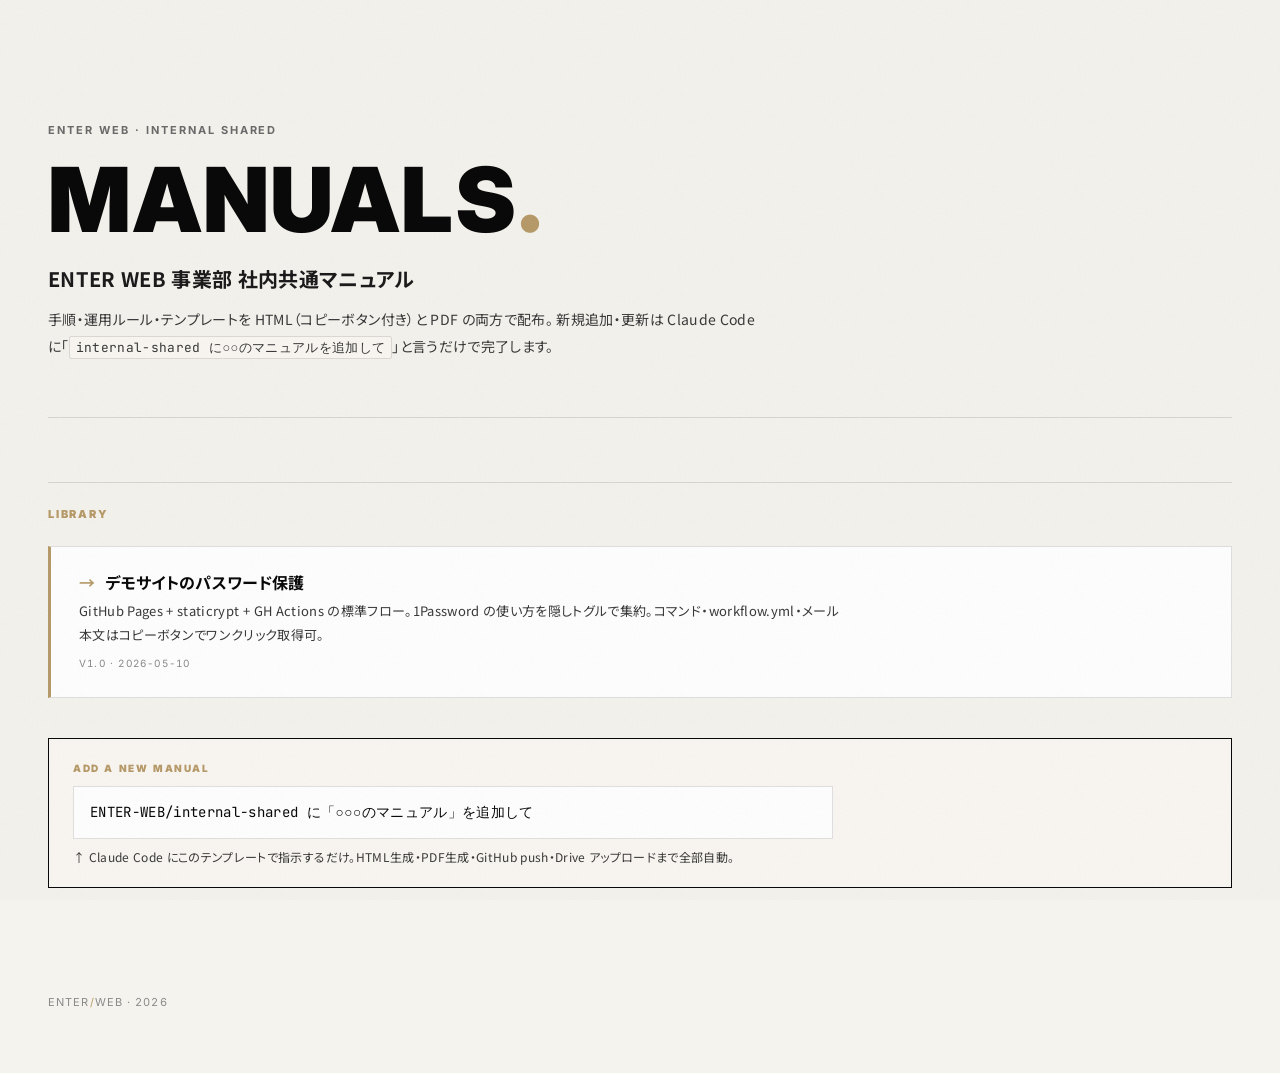
==== docs/index.html @ 7b664f50 "docs: README一言化 + CLAUDE.md追加 + Pages入口index.html - README.md: 「Claudeにこう言うだけでOK」型の最小READMEに変更 - CLA" ====
<!DOCTYPE html>
<html lang="ja">
<head>
<meta charset="UTF-8">
<meta name="viewport" content="width=device-width, initial-scale=1">
<title>ENTER WEB 社内共通マニュアル</title>
<meta name="description" content="ENTER WEB事業部の社内共通マニュアル一覧。">
<link rel="preconnect" href="https://fonts.googleapis.com">
<link rel="preconnect" href="https://fonts.gstatic.com" crossorigin>
<link href="https://fonts.googleapis.com/css2?family=Inter:wght@400;700;900&family=Noto+Sans+JP:wght@400;700&family=JetBrains+Mono:wght@400;500&display=swap" rel="stylesheet">
<link rel="stylesheet" href="css/vaizo-editorial.css">
<style>
body { background: var(--paper-off-white); }
main { max-width: var(--max-w-page); margin: 0 auto; padding: 0 clamp(24px, 4vw, 48px); }
.hero { padding: clamp(64px, 10vw, 120px) 0 clamp(32px, 5vw, 56px); border-bottom: 1px solid var(--rule-hairline); }
.hero__eyebrow { font-family: var(--font-sans-en); font-weight: 700; font-size: 11px; letter-spacing: 0.18em; text-transform: uppercase; color: var(--ink-grey); margin-bottom: 14px; }
.hero__title { font-family: var(--font-sans-en); font-weight: 900; font-size: clamp(48px, 7vw, 96px); letter-spacing: 0.02em; line-height: 1; margin: 0 0 16px; color: var(--ink-black); }
.hero__title .accent { color: var(--accent-gold); }
.hero__sub { font-family: var(--font-sans-jp); font-weight: 700; font-size: clamp(16px, 1.6vw, 20px); color: var(--ink-charcoal); margin: 0 0 8px; }
.hero__lead { font-family: var(--font-sans-jp); font-size: 14px; color: var(--ink-graphite); line-height: 1.9; max-width: 720px; margin: 0; }
.list { padding: clamp(40px, 6vw, 64px) 0; }
.list__title { font-family: var(--font-sans-en); font-weight: 900; font-size: 11px; letter-spacing: 0.16em; text-transform: uppercase; color: var(--accent-gold); margin: 0 0 24px; }
.m-card { display: block; padding: 24px 28px; border: 1px solid var(--rule-hairline); border-left: 3px solid var(--accent-gold); background: var(--paper-pure); margin-bottom: 12px; text-decoration: none; transition: background 0.15s, border-color 0.15s; }
.m-card:hover { background: var(--paper-cream); border-left-color: var(--ink-black); }
.m-card__title { font-family: var(--font-sans-jp); font-weight: 700; font-size: 16px; color: var(--ink-black); margin: 0 0 6px; }
.m-card__title .arrow { color: var(--accent-gold); margin-right: 10px; }
.m-card__desc { font-family: var(--font-sans-jp); font-size: 13px; color: var(--ink-graphite); line-height: 1.8; margin: 0; }
.m-card__meta { font-family: var(--font-sans-en); font-size: 10px; letter-spacing: 0.12em; color: var(--ink-soft); text-transform: uppercase; margin-top: 8px; }
.howto-prompt { margin-top: 40px; padding: 20px 24px; border: 1px solid var(--ink-black); background: var(--paper-cream); }
.howto-prompt__label { font-family: var(--font-sans-en); font-weight: 900; font-size: 10px; letter-spacing: 0.16em; text-transform: uppercase; color: var(--accent-gold); margin: 0 0 8px; }
.howto-prompt__text { font-family: var(--font-mono); font-size: 14px; color: var(--ink-black); margin: 0 0 8px; padding: 12px 16px; background: var(--paper-pure); border: 1px solid var(--rule-hairline); }
.howto-prompt__caption { font-family: var(--font-sans-jp); font-size: 12px; color: var(--ink-graphite); margin: 0; line-height: 1.7; }
footer { padding: 40px 0 60px; font-family: var(--font-sans-en); font-size: 11px; letter-spacing: 0.1em; color: var(--ink-soft); text-transform: uppercase; }
footer .slash { color: var(--accent-gold); }
</style>
</head>
<body>
<main>

<section class="hero">
  <div class="hero__eyebrow">ENTER WEB · Internal Shared</div>
  <h1 class="hero__title">Manuals<span class="accent">.</span></h1>
  <p class="hero__sub">ENTER WEB 事業部 社内共通マニュアル</p>
  <p class="hero__lead">
    手順・運用ルール・テンプレートを HTML（コピーボタン付き）と PDF の両方で配布。
    新規追加・更新は Claude Code に「<code>internal-shared に○○のマニュアルを追加して</code>」と言うだけで完了します。
  </p>
</section>

<section class="list">
  <h2 class="list__title">Library</h2>

  <a class="m-card" href="demo-password-protect.html">
    <h3 class="m-card__title"><span class="arrow">→</span>デモサイトのパスワード保護</h3>
    <p class="m-card__desc">GitHub Pages + staticrypt + GH Actions の標準フロー。1Password の使い方を隠しトグルで集約。コマンド・workflow.yml・メール本文はコピーボタンでワンクリック取得可。</p>
    <div class="m-card__meta">v1.0 · 2026-05-10</div>
  </a>

  <div class="howto-prompt">
    <div class="howto-prompt__label">Add a New Manual</div>
    <p class="howto-prompt__text">ENTER-WEB/internal-shared に「○○○のマニュアル」を追加して</p>
    <p class="howto-prompt__caption">↑ Claude Code にこのテンプレートで指示するだけ。HTML生成・PDF生成・GitHub push・Drive アップロードまで全部自動。</p>
  </div>
</section>

<footer>ENTER<span class="slash">/</span>WEB · 2026</footer>

</main>
</body>
</html>
---- docs/css/vaizo-editorial.css ----
/* ==========================================================================
   VAIZO Editorial — Print & Web Stylesheet for V/ENTER WEB Handbook
   v1.0 — 2026-05-09
   ========================================================================== */

/* ----- 1. Design tokens ----- */
:root {
  /* Colors (white & black only, with subtle gold accent) */
  --ink-black: #0a0a0a;
  --ink-charcoal: #1c1c1c;
  --ink-graphite: #3a3a3a;
  --ink-grey: #6b6b6b;
  --ink-soft: #8a8a8a;

  --paper-off-white: #f5f3ee;
  --paper-cream: #faf7f2;
  --paper-pure: #ffffff;

  --rule-hairline: rgba(10, 10, 10, 0.12);
  --rule-strong: rgba(10, 10, 10, 0.4);

  --accent-gold: #b89b6a;

  /* Typography */
  --font-sans-en: "Inter", "Helvetica Neue", Arial, sans-serif;
  --font-sans-jp: "Noto Sans JP", "Hiragino Sans", "Yu Gothic", sans-serif;
  --font-serif-en: "Cormorant Garamond", "Playfair Display", Georgia, serif;
  --font-serif-jp: "Noto Serif JP", "Hiragino Mincho ProN", "Yu Mincho", serif;
  --font-mono: "JetBrains Mono", "SFMono-Regular", Menlo, Consolas, monospace;

  /* Body 17px / Table 15px / Line-height 1.9 (mandatory) */
  --fs-body: 17px;
  --fs-table: 15px;
  --fs-small: 14px;
  --fs-caption: 13px;
  --lh-body: 1.9;
  --lh-tight: 1.4;

  /* Spacing */
  --gutter-section: clamp(80px, 12vw, 160px);
  --gutter-element: 32px;

  /* Layout */
  --max-w-page: 1280px;
  --max-w-edit: 960px;
  --max-w-prose: 760px;
}

/* ----- 2. Reset & base ----- */
*,
*::before,
*::after {
  box-sizing: border-box;
}

html {
  -webkit-text-size-adjust: 100%;
  font-feature-settings: "tnum" 1, "lnum" 1, "palt" 1;
}

body {
  margin: 0;
  background: var(--paper-off-white);
  color: var(--ink-black);
  font-family: var(--font-sans-jp);
  font-size: var(--fs-body);
  line-height: var(--lh-body);
  font-weight: 400;
  letter-spacing: 0.02em;
  -webkit-font-smoothing: antialiased;
  -moz-osx-font-smoothing: grayscale;
}

::selection {
  background: var(--ink-black);
  color: var(--paper-pure);
}

/* ----- 3. Document layout ----- */
.handbook-shell {
  max-width: var(--max-w-edit);
  margin: 0 auto;
  padding: clamp(48px, 6vw, 96px) clamp(24px, 4vw, 64px);
}

.handbook-header {
  border-bottom: 1px solid var(--rule-hairline);
  padding-bottom: 24px;
  margin-bottom: 48px;
  display: flex;
  align-items: center;
  justify-content: space-between;
  gap: 24px;
}

.handbook-brand {
  font-family: var(--font-sans-en);
  font-weight: 900;
  font-size: 18px;
  letter-spacing: 0.06em;
  color: var(--ink-black);
  text-transform: uppercase;
}

.handbook-brand .slash {
  color: var(--accent-gold);
  font-weight: 900;
  margin: 0 2px;
}

.handbook-meta {
  font-family: var(--font-sans-en);
  font-size: var(--fs-caption);
  color: var(--ink-grey);
  letter-spacing: 0.08em;
  text-transform: uppercase;
}

.handbook-footer {
  border-top: 1px solid var(--rule-hairline);
  padding-top: 24px;
  margin-top: 96px;
  display: flex;
  justify-content: space-between;
  font-family: var(--font-sans-en);
  font-size: var(--fs-caption);
  color: var(--ink-grey);
  letter-spacing: 0.08em;
}

/* ----- 4. Typography ----- */
h1,
h2,
h3,
h4,
h5,
h6 {
  font-family: var(--font-sans-jp);
  font-weight: 700;
  letter-spacing: 0.02em;
  line-height: var(--lh-tight);
  color: var(--ink-black);
}

h1 {
  font-family: var(--font-sans-en);
  font-weight: 900;
  font-size: clamp(36px, 4vw, 56px);
  letter-spacing: 0.04em;
  margin: 0 0 8px;
  text-transform: uppercase;
}

/* Japanese chapter title under English h1 */
h1 + .chapter-jp,
.h1-jp {
  font-family: var(--font-sans-jp);
  font-weight: 700;
  font-size: 22px;
  letter-spacing: 0.04em;
  color: var(--ink-charcoal);
  margin-bottom: 48px;
}

h2 {
  font-size: 28px;
  margin: 80px 0 24px;
  padding-top: 24px;
  border-top: 1px solid var(--rule-hairline);
}

h3 {
  font-size: 22px;
  margin: 56px 0 16px;
}

h4 {
  font-size: 18px;
  margin: 32px 0 12px;
  text-transform: none;
}

h5 {
  font-size: 16px;
  margin: 24px 0 8px;
}

p {
  margin: 0 0 1.4em;
  max-width: var(--max-w-prose);
}

strong,
b {
  font-weight: 700;
  color: var(--ink-black);
}

em,
i {
  font-style: italic;
}

small {
  font-size: var(--fs-small);
  color: var(--ink-grey);
}

/* ----- 5. Lists ----- */
ul,
ol {
  margin: 0 0 1.4em;
  padding-left: 1.6em;
  max-width: var(--max-w-prose);
}

li {
  margin-bottom: 0.6em;
}

li::marker {
  color: var(--ink-grey);
}

/* Task list (checkbox) */
li input[type="checkbox"] {
  appearance: none;
  width: 14px;
  height: 14px;
  border: 1px solid var(--ink-graphite);
  background: var(--paper-pure);
  margin-right: 8px;
  position: relative;
  top: 2px;
}

li input[type="checkbox"]:checked {
  background: var(--ink-black);
  border-color: var(--ink-black);
}

li input[type="checkbox"]:checked::after {
  content: "";
  position: absolute;
  left: 2px;
  top: -1px;
  width: 4px;
  height: 8px;
  border: solid var(--paper-pure);
  border-width: 0 1.5px 1.5px 0;
  transform: rotate(45deg);
}

/* ----- 6. Tables ----- */
table {
  width: 100%;
  max-width: 100%;
  border-collapse: collapse;
  margin: 24px 0 32px;
  font-size: var(--fs-table);
  line-height: 1.7;
}

thead {
  border-bottom: 1px solid var(--ink-black);
}

thead th {
  text-align: left;
  font-weight: 700;
  padding: 12px 16px;
  letter-spacing: 0.04em;
  background: var(--paper-cream);
}

tbody tr {
  border-bottom: 1px solid var(--rule-hairline);
}

tbody tr:nth-child(even) {
  background: var(--paper-cream);
}

td,
th {
  padding: 10px 16px;
  vertical-align: top;
}

/* ----- 7. Code & pre ----- */
code {
  font-family: var(--font-mono);
  font-size: 0.92em;
  background: var(--paper-cream);
  padding: 2px 6px;
  border: 1px solid var(--rule-hairline);
  border-radius: 2px;
}

pre {
  background: var(--ink-black);
  color: var(--paper-off-white);
  padding: 20px 24px;
  margin: 24px 0;
  border-radius: 0;
  border: 1px solid var(--ink-black);
  overflow-x: auto;
  font-size: var(--fs-table);
  line-height: 1.6;
}

pre code {
  background: transparent;
  border: none;
  padding: 0;
  color: inherit;
}

/* ----- 8. Blockquote ----- */
blockquote {
  margin: 24px 0;
  padding: 16px 24px;
  border-left: 2px solid var(--accent-gold);
  background: var(--paper-cream);
  font-family: var(--font-serif-jp);
  font-size: var(--fs-body);
  color: var(--ink-charcoal);
  max-width: var(--max-w-prose);
}

blockquote p:last-child {
  margin-bottom: 0;
}

/* ----- 9. Horizontal rule ----- */
hr {
  border: none;
  border-top: 1px solid var(--rule-hairline);
  margin: 64px 0;
}

/* ----- 10. Links ----- */
a {
  color: var(--ink-black);
  text-decoration: none;
  border-bottom: 1px solid var(--rule-strong);
  transition: border-color 0.2s ease;
}

a:hover {
  border-bottom-color: var(--ink-black);
}

a:focus-visible {
  outline: 2px solid var(--ink-black);
  outline-offset: 2px;
  border-bottom-color: transparent;
}

/* ----- 11. Cover page ----- */
.cover {
  min-height: 100vh;
  display: flex;
  flex-direction: column;
  justify-content: space-between;
  padding: 80px;
  page-break-after: always;
  background: var(--paper-off-white);
}

.cover-top {
  font-family: var(--font-sans-en);
  font-size: var(--fs-caption);
  letter-spacing: 0.16em;
  text-transform: uppercase;
  color: var(--ink-grey);
  border-top: 1px solid var(--ink-black);
  padding-top: 16px;
}

.cover-title {
  margin: auto 0;
}

.cover-title h1 {
  font-family: var(--font-sans-en);
  font-weight: 900;
  font-size: clamp(64px, 9vw, 128px);
  line-height: 0.9;
  letter-spacing: 0.04em;
  margin: 0;
}

.cover-title .slash {
  color: var(--accent-gold);
}

.cover-title .subtitle {
  font-family: var(--font-serif-jp);
  font-weight: 400;
  font-size: clamp(20px, 2.5vw, 32px);
  margin-top: 32px;
  letter-spacing: 0.06em;
  color: var(--ink-charcoal);
}

.cover-bottom {
  border-bottom: 1px solid var(--ink-black);
  padding-bottom: 16px;
  display: flex;
  justify-content: space-between;
  font-family: var(--font-sans-en);
  font-size: var(--fs-small);
  letter-spacing: 0.08em;
  color: var(--ink-graphite);
}

/* ----- 12. Table of contents ----- */
.toc {
  page-break-after: always;
  padding-bottom: 80px;
}

.toc h2 {
  margin-top: 0;
  border-top: none;
}

.toc ol {
  list-style: none;
  padding-left: 0;
  counter-reset: toc-counter;
}

.toc ol li {
  counter-increment: toc-counter;
  display: flex;
  align-items: baseline;
  gap: 16px;
  padding: 12px 0;
  border-bottom: 1px dashed var(--rule-hairline);
}

.toc ol li::before {
  content: counter(toc-counter, decimal-leading-zero);
  font-family: var(--font-sans-en);
  font-weight: 900;
  color: var(--ink-grey);
  letter-spacing: 0.06em;
  min-width: 32px;
}

.toc ol li a {
  flex: 1;
  border: none;
}

.toc ol li .page-num {
  font-family: var(--font-sans-en);
  color: var(--ink-grey);
  font-size: var(--fs-small);
}

/* ----- 13. Chapter divider (page break) ----- */
.chapter {
  page-break-before: always;
}

.chapter-divider {
  page-break-before: always;
  page-break-after: always;
  min-height: 100vh;
  display: flex;
  flex-direction: column;
  justify-content: center;
  padding: 0 80px;
}

.chapter-divider .chapter-num {
  font-family: var(--font-sans-en);
  font-weight: 900;
  font-size: 96px;
  color: var(--accent-gold);
  line-height: 1;
  letter-spacing: 0.04em;
}

.chapter-divider .chapter-title-en {
  font-family: var(--font-sans-en);
  font-weight: 900;
  font-size: clamp(48px, 6vw, 88px);
  letter-spacing: 0.04em;
  margin-top: 24px;
  text-transform: uppercase;
}

.chapter-divider .chapter-title-jp {
  font-family: var(--font-serif-jp);
  font-weight: 700;
  font-size: 24px;
  margin-top: 16px;
  letter-spacing: 0.06em;
  color: var(--ink-charcoal);
}

/* ----- 14. Print optimizations ----- */
@page {
  size: A4;
  margin: 18mm 16mm 18mm 16mm;
}

@media print {
  body {
    background: var(--paper-pure);
    font-size: 11pt;
    line-height: 1.7;
  }

  h1 {
    font-size: 22pt;
  }
  h2 {
    font-size: 18pt;
    margin-top: 36px;
  }
  h3 {
    font-size: 14pt;
  }
  h4 {
    font-size: 12pt;
  }

  table {
    font-size: 10pt;
  }

  pre {
    font-size: 9pt;
    page-break-inside: avoid;
  }

  /* Hide URL after links in print (we keep them as listed in the doc body) */
  a::after {
    content: "" !important;
  }

  .handbook-shell {
    max-width: 100%;
    padding: 0;
  }

  h2,
  h3,
  h4 {
    page-break-after: avoid;
  }

  table,
  pre,
  blockquote {
    page-break-inside: avoid;
  }

  .chapter {
    page-break-before: always;
  }
}

/* ----- 15. Subtle texture (optional, web only) ----- */
@media screen {
  body::before {
    content: "";
    position: fixed;
    inset: 0;
    pointer-events: none;
    background-image: url("data:image/svg+xml;utf8,<svg xmlns='http://www.w3.org/2000/svg' width='100' height='100'><filter id='n'><feTurbulence type='fractalNoise' baseFrequency='1.2' numOctaves='2' stitchTiles='stitch'/><feColorMatrix values='0 0 0 0 0 0 0 0 0 0 0 0 0 0 0 0 0 0 0.025 0'/></filter><rect width='100%' height='100%' filter='url(%23n)'/></svg>");
    z-index: 0;
  }

  .handbook-shell,
  .cover,
  .chapter-divider {
    position: relative;
    z-index: 1;
  }
}

/* ----- 16. Reduced motion ----- */
@media (prefers-reduced-motion: reduce) {
  *,
  *::before,
  *::after {
    animation-duration: 0.01ms !important;
    transition-duration: 0.01ms !important;
  }
}

/* ----- 17. Page footer with page number (print only) ----- */
@media print {
  .page-number::after {
    content: counter(page);
  }
}

/* ==========================================================================
   18. Landing page (docs/index.html)
   ========================================================================== */

.landing {
  max-width: var(--max-w-page);
  margin: 0 auto;
  padding: 0 clamp(24px, 4vw, 48px);
}

.landing-hero {
  min-height: 80vh;
  display: flex;
  flex-direction: column;
  justify-content: center;
  padding: clamp(64px, 12vw, 160px) 0;
  border-bottom: 1px solid var(--rule-hairline);
}

.landing-hero__eyebrow {
  font-family: var(--font-sans-en);
  font-size: var(--fs-caption);
  letter-spacing: 0.16em;
  text-transform: uppercase;
  color: var(--ink-grey);
  margin-bottom: 24px;
}

.landing-hero__title {
  font-family: var(--font-sans-en);
  font-weight: 900;
  font-size: clamp(56px, 9vw, 144px);
  line-height: 0.92;
  letter-spacing: 0.02em;
  margin: 0 0 16px;
}

.landing-hero__title .slash {
  color: var(--accent-gold);
}

.landing-hero__subtitle {
  font-family: var(--font-serif-jp);
  font-size: clamp(18px, 2vw, 28px);
  font-weight: 400;
  color: var(--ink-charcoal);
  margin-bottom: 56px;
  letter-spacing: 0.04em;
  max-width: 600px;
}

.landing-hero__actions {
  display: flex;
  gap: 16px;
  flex-wrap: wrap;
}

.btn {
  display: inline-flex;
  align-items: center;
  gap: 12px;
  padding: 14px 28px;
  font-family: var(--font-sans-jp);
  font-weight: 700;
  font-size: 15px;
  letter-spacing: 0.04em;
  text-decoration: none;
  border: 1px solid var(--ink-black);
  background: var(--ink-black);
  color: var(--paper-off-white);
  transition: background 0.2s, color 0.2s;
}

.btn:hover {
  background: var(--paper-off-white);
  color: var(--ink-black);
}

.btn--ghost {
  background: transparent;
  color: var(--ink-black);
}

.btn--ghost:hover {
  background: var(--ink-black);
  color: var(--paper-off-white);
}

.btn .arrow {
  font-family: var(--font-sans-en);
  font-weight: 400;
  transition: transform 0.2s;
}

.btn:hover .arrow {
  transform: translateX(4px);
}

.landing-section {
  padding: clamp(56px, 8vw, 96px) 0;
  border-bottom: 1px solid var(--rule-hairline);
}

.landing-section:last-of-type {
  border-bottom: none;
}

.landing-section__label {
  font-family: var(--font-sans-en);
  font-size: var(--fs-caption);
  letter-spacing: 0.16em;
  text-transform: uppercase;
  color: var(--ink-grey);
  margin-bottom: 16px;
}

.landing-section__title {
  font-family: var(--font-sans-en);
  font-weight: 900;
  font-size: clamp(28px, 4vw, 48px);
  letter-spacing: 0.02em;
  margin: 0 0 8px;
}

.landing-section__lead {
  font-family: var(--font-serif-jp);
  font-size: 18px;
  color: var(--ink-charcoal);
  max-width: 640px;
  margin-bottom: 48px;
}

.quickstart {
  display: grid;
  grid-template-columns: repeat(auto-fit, minmax(260px, 1fr));
  gap: 0;
  border-top: 1px solid var(--ink-black);
  border-bottom: 1px solid var(--ink-black);
}

.quickstart__step {
  padding: 32px 24px;
  border-right: 1px solid var(--rule-hairline);
  display: flex;
  flex-direction: column;
  gap: 12px;
  text-decoration: none;
  border-bottom: none;
  transition: background 0.2s;
}

.quickstart__step:last-child {
  border-right: none;
}

.quickstart__step:hover {
  background: var(--paper-cream);
}

.quickstart__num {
  font-family: var(--font-sans-en);
  font-weight: 900;
  font-size: 14px;
  letter-spacing: 0.16em;
  color: var(--accent-gold);
}

.quickstart__title {
  font-family: var(--font-sans-jp);
  font-weight: 700;
  font-size: 18px;
  color: var(--ink-black);
  letter-spacing: 0.02em;
}

.quickstart__desc {
  font-family: var(--font-sans-jp);
  font-size: 14px;
  color: var(--ink-graphite);
  line-height: 1.7;
}

.category-grid {
  display: grid;
  grid-template-columns: repeat(auto-fit, minmax(320px, 1fr));
  gap: 24px;
}

.category-card {
  border: 1px solid var(--rule-hairline);
  padding: 32px;
  background: var(--paper-pure);
  display: flex;
  flex-direction: column;
  gap: 16px;
  transition: border-color 0.2s;
}

.category-card:hover {
  border-color: var(--ink-black);
}

.category-card__index {
  font-family: var(--font-sans-en);
  font-weight: 900;
  font-size: 12px;
  letter-spacing: 0.18em;
  color: var(--accent-gold);
}

.category-card__title {
  font-family: var(--font-sans-en);
  font-weight: 900;
  font-size: 24px;
  letter-spacing: 0.04em;
  margin: 0;
  color: var(--ink-black);
}

.category-card__title-jp {
  font-family: var(--font-sans-jp);
  font-weight: 700;
  font-size: 14px;
  color: var(--ink-graphite);
  letter-spacing: 0.04em;
  margin-top: -8px;
}

.category-card__desc {
  font-family: var(--font-sans-jp);
  font-size: 14px;
  color: var(--ink-graphite);
  line-height: 1.7;
  margin: 0;
  max-width: none;
}

.category-card__list {
  list-style: none;
  padding: 0;
  margin: 8px 0 0;
  display: flex;
  flex-direction: column;
  gap: 6px;
  border-top: 1px solid var(--rule-hairline);
  padding-top: 16px;
}

.category-card__list li {
  margin: 0;
  padding: 0;
  font-size: 14px;
}

.category-card__list a {
  display: flex;
  align-items: baseline;
  justify-content: space-between;
  gap: 12px;
  text-decoration: none;
  border: none;
  padding: 6px 0;
  color: var(--ink-charcoal);
  font-weight: 400;
  letter-spacing: 0.02em;
  transition: color 0.2s, padding-left 0.2s;
}

.category-card__list a:hover {
  color: var(--ink-black);
  padding-left: 4px;
}

.category-card__list .num {
  font-family: var(--font-sans-en);
  font-size: 11px;
  font-weight: 700;
  color: var(--ink-soft);
  letter-spacing: 0.08em;
  flex-shrink: 0;
}

.category-card__more {
  font-family: var(--font-sans-en);
  font-size: 12px;
  letter-spacing: 0.12em;
  text-transform: uppercase;
  color: var(--ink-graphite);
  text-decoration: none;
  border: none;
  margin-top: 8px;
  padding-top: 16px;
  border-top: 1px solid var(--rule-hairline);
}

.category-card__more:hover {
  color: var(--ink-black);
}

.facts {
  display: grid;
  grid-template-columns: repeat(auto-fit, minmax(180px, 1fr));
  gap: 24px;
  border-top: 1px solid var(--ink-black);
  padding-top: 32px;
}

.fact {
  display: flex;
  flex-direction: column;
  gap: 6px;
}

.fact__num {
  font-family: var(--font-sans-en);
  font-weight: 900;
  font-size: clamp(36px, 4vw, 64px);
  letter-spacing: 0.02em;
  line-height: 1;
}

.fact__label {
  font-family: var(--font-sans-jp);
  font-size: 13px;
  color: var(--ink-grey);
  letter-spacing: 0.04em;
}

.landing-footer {
  padding: 48px 0;
  border-top: 1px solid var(--ink-black);
  display: flex;
  justify-content: space-between;
  align-items: baseline;
  font-family: var(--font-sans-en);
  font-size: var(--fs-caption);
  letter-spacing: 0.08em;
  color: var(--ink-grey);
  flex-wrap: wrap;
  gap: 16px;
}

.landing-footer .updated {
  text-transform: uppercase;
}

@media (max-width: 720px) {
  .landing-hero {
    min-height: 60vh;
  }

  .quickstart {
    grid-template-columns: 1fr;
  }

  .quickstart__step {
    border-right: none;
    border-bottom: 1px solid var(--rule-hairline);
  }

  .quickstart__step:last-child {
    border-bottom: none;
  }

  .category-card {
    padding: 24px;
  }
}
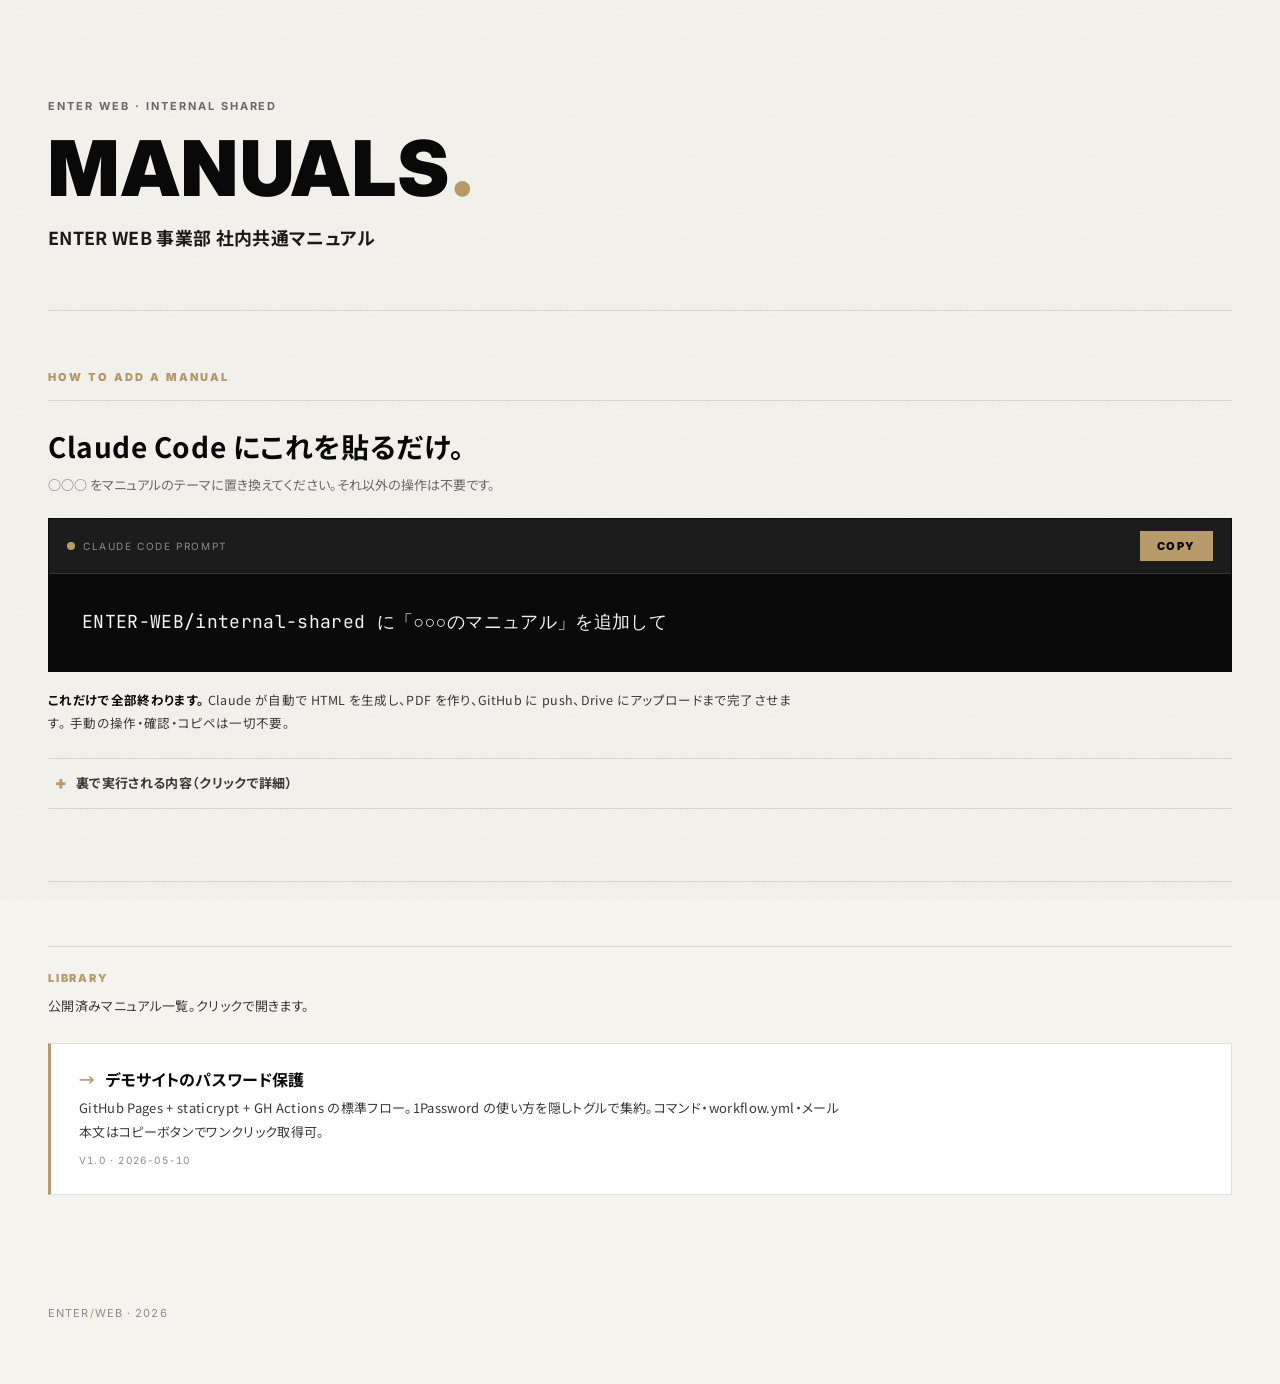
==== commit b58acdba: "docs(index): 結論先プロンプトをヒーロー級に昇格 「Claude Code にこれを貼るだけ」を最初に大きく提示。 プロンプト本体はコピーボタン付きダークボックス。 裏で起こる6ステップは" ====
--- a/docs/index.html
+++ b/docs/index.html
@@ -4,67 +4,380 @@
 <meta charset="UTF-8">
 <meta name="viewport" content="width=device-width, initial-scale=1">
 <title>ENTER WEB 社内共通マニュアル</title>
-<meta name="description" content="ENTER WEB事業部の社内共通マニュアル一覧。">
+<meta name="description" content="ENTER WEB事業部の社内共通マニュアル一覧。新規追加はClaude Codeにプロンプト1行を貼るだけ。">
 <link rel="preconnect" href="https://fonts.googleapis.com">
 <link rel="preconnect" href="https://fonts.gstatic.com" crossorigin>
-<link href="https://fonts.googleapis.com/css2?family=Inter:wght@400;700;900&family=Noto+Sans+JP:wght@400;700&family=JetBrains+Mono:wght@400;500&display=swap" rel="stylesheet">
+<link href="https://fonts.googleapis.com/css2?family=Inter:wght@400;700;900&family=Noto+Sans+JP:wght@400;700&family=JetBrains+Mono:wght@400;500;700&display=swap" rel="stylesheet">
 <link rel="stylesheet" href="css/vaizo-editorial.css">
 <style>
 body { background: var(--paper-off-white); }
 main { max-width: var(--max-w-page); margin: 0 auto; padding: 0 clamp(24px, 4vw, 48px); }
-.hero { padding: clamp(64px, 10vw, 120px) 0 clamp(32px, 5vw, 56px); border-bottom: 1px solid var(--rule-hairline); }
-.hero__eyebrow { font-family: var(--font-sans-en); font-weight: 700; font-size: 11px; letter-spacing: 0.18em; text-transform: uppercase; color: var(--ink-grey); margin-bottom: 14px; }
-.hero__title { font-family: var(--font-sans-en); font-weight: 900; font-size: clamp(48px, 7vw, 96px); letter-spacing: 0.02em; line-height: 1; margin: 0 0 16px; color: var(--ink-black); }
+
+/* HERO = 結論先 */
+.hero {
+  padding: clamp(48px, 8vw, 96px) 0 clamp(32px, 5vw, 56px);
+  border-bottom: 1px solid var(--rule-hairline);
+}
+.hero__eyebrow {
+  font-family: var(--font-sans-en);
+  font-weight: 700;
+  font-size: 11px;
+  letter-spacing: 0.18em;
+  text-transform: uppercase;
+  color: var(--ink-grey);
+  margin-bottom: 14px;
+}
+.hero__title {
+  font-family: var(--font-sans-en);
+  font-weight: 900;
+  font-size: clamp(40px, 6vw, 80px);
+  letter-spacing: 0.02em;
+  line-height: 1;
+  margin: 0 0 12px;
+  color: var(--ink-black);
+}
 .hero__title .accent { color: var(--accent-gold); }
-.hero__sub { font-family: var(--font-sans-jp); font-weight: 700; font-size: clamp(16px, 1.6vw, 20px); color: var(--ink-charcoal); margin: 0 0 8px; }
-.hero__lead { font-family: var(--font-sans-jp); font-size: 14px; color: var(--ink-graphite); line-height: 1.9; max-width: 720px; margin: 0; }
+.hero__sub {
+  font-family: var(--font-sans-jp);
+  font-weight: 700;
+  font-size: clamp(15px, 1.4vw, 18px);
+  color: var(--ink-charcoal);
+  margin: 0;
+}
+
+/* PROMPT BOX = 主役 */
+.prompt-section {
+  padding: clamp(32px, 5vw, 56px) 0 clamp(40px, 6vw, 72px);
+  border-bottom: 1px solid var(--rule-hairline);
+}
+.prompt-section__label {
+  font-family: var(--font-sans-en);
+  font-weight: 900;
+  font-size: 11px;
+  letter-spacing: 0.18em;
+  text-transform: uppercase;
+  color: var(--accent-gold);
+  margin: 0 0 12px;
+}
+.prompt-section__hint {
+  font-family: var(--font-sans-jp);
+  font-weight: 700;
+  font-size: clamp(20px, 2.4vw, 28px);
+  color: var(--ink-black);
+  line-height: 1.5;
+  margin: 0 0 24px;
+  letter-spacing: 0.02em;
+}
+.prompt-section__hint .small {
+  display: block;
+  font-weight: 400;
+  font-size: 13px;
+  color: var(--ink-grey);
+  margin-top: 8px;
+  letter-spacing: 0;
+}
+
+.prompt-box {
+  position: relative;
+  background: #0a0a0a;
+  color: #f5f3ee;
+  border: 1px solid var(--ink-black);
+  margin: 0 0 16px;
+  font-family: var(--font-mono);
+  overflow: hidden;
+}
+.prompt-box__head {
+  display: flex;
+  justify-content: space-between;
+  align-items: center;
+  padding: 12px 18px;
+  background: #1c1c1c;
+  border-bottom: 1px solid #333;
+  font-family: var(--font-sans-en);
+  font-size: 10px;
+  letter-spacing: 0.16em;
+  text-transform: uppercase;
+  color: #8a8a8a;
+}
+.prompt-box__head .label {
+  display: flex;
+  align-items: center;
+  gap: 8px;
+}
+.prompt-box__head .label::before {
+  content: '';
+  width: 8px;
+  height: 8px;
+  border-radius: 50%;
+  background: var(--accent-gold);
+}
+.prompt-box__copy {
+  background: var(--accent-gold);
+  border: 1px solid var(--accent-gold);
+  color: #0a0a0a;
+  font-family: var(--font-sans-en);
+  font-weight: 900;
+  font-size: 11px;
+  letter-spacing: 0.14em;
+  text-transform: uppercase;
+  padding: 7px 16px;
+  cursor: pointer;
+  transition: background 0.15s, color 0.15s;
+}
+.prompt-box__copy:hover {
+  background: #f5f3ee;
+  color: #0a0a0a;
+}
+.prompt-box__copy.is-copied {
+  background: #f5f3ee;
+  color: #0a0a0a;
+}
+.prompt-box pre {
+  margin: 0;
+  padding: clamp(20px, 3vw, 32px) clamp(20px, 3vw, 32px);
+  font-family: var(--font-mono);
+  font-size: clamp(14px, 1.6vw, 18px);
+  line-height: 1.7;
+  color: #f5f3ee;
+  white-space: pre-wrap;
+  word-break: break-word;
+}
+
+.prompt-box__caption {
+  font-family: var(--font-sans-jp);
+  font-size: 12.5px;
+  color: var(--ink-graphite);
+  line-height: 1.85;
+  margin: 0 0 8px;
+}
+.prompt-box__caption strong {
+  color: var(--ink-black);
+  font-weight: 700;
+}
+
+/* WHAT HAPPENS = 内訳（折りたたみ） */
+.what-happens {
+  margin-top: 24px;
+}
+.what-happens summary {
+  list-style: none;
+  cursor: pointer;
+  font-family: var(--font-sans-jp);
+  font-weight: 700;
+  font-size: 13px;
+  color: var(--ink-graphite);
+  padding: 12px 0 12px 28px;
+  position: relative;
+  border-top: 1px solid var(--rule-hairline);
+  border-bottom: 1px solid var(--rule-hairline);
+  transition: color 0.15s;
+}
+.what-happens summary::-webkit-details-marker { display: none; }
+.what-happens summary::before {
+  content: '+';
+  position: absolute;
+  left: 4px;
+  top: 50%;
+  transform: translateY(-50%);
+  font-family: var(--font-sans-en);
+  font-weight: 900;
+  font-size: 18px;
+  color: var(--accent-gold);
+  width: 18px;
+  text-align: center;
+}
+.what-happens[open] summary::before { content: '−'; }
+.what-happens summary:hover { color: var(--ink-black); }
+.what-happens__body {
+  padding: 16px 0 8px 28px;
+  font-family: var(--font-sans-jp);
+  font-size: 13px;
+  color: var(--ink-graphite);
+  line-height: 1.85;
+}
+.what-happens__body ol {
+  margin: 0;
+  padding-left: 22px;
+}
+.what-happens__body li { margin-bottom: 6px; }
+.what-happens__body li strong { color: var(--ink-black); }
+
+/* LIBRARY */
 .list { padding: clamp(40px, 6vw, 64px) 0; }
-.list__title { font-family: var(--font-sans-en); font-weight: 900; font-size: 11px; letter-spacing: 0.16em; text-transform: uppercase; color: var(--accent-gold); margin: 0 0 24px; }
-.m-card { display: block; padding: 24px 28px; border: 1px solid var(--rule-hairline); border-left: 3px solid var(--accent-gold); background: var(--paper-pure); margin-bottom: 12px; text-decoration: none; transition: background 0.15s, border-color 0.15s; }
-.m-card:hover { background: var(--paper-cream); border-left-color: var(--ink-black); }
-.m-card__title { font-family: var(--font-sans-jp); font-weight: 700; font-size: 16px; color: var(--ink-black); margin: 0 0 6px; }
-.m-card__title .arrow { color: var(--accent-gold); margin-right: 10px; }
-.m-card__desc { font-family: var(--font-sans-jp); font-size: 13px; color: var(--ink-graphite); line-height: 1.8; margin: 0; }
-.m-card__meta { font-family: var(--font-sans-en); font-size: 10px; letter-spacing: 0.12em; color: var(--ink-soft); text-transform: uppercase; margin-top: 8px; }
-.howto-prompt { margin-top: 40px; padding: 20px 24px; border: 1px solid var(--ink-black); background: var(--paper-cream); }
-.howto-prompt__label { font-family: var(--font-sans-en); font-weight: 900; font-size: 10px; letter-spacing: 0.16em; text-transform: uppercase; color: var(--accent-gold); margin: 0 0 8px; }
-.howto-prompt__text { font-family: var(--font-mono); font-size: 14px; color: var(--ink-black); margin: 0 0 8px; padding: 12px 16px; background: var(--paper-pure); border: 1px solid var(--rule-hairline); }
-.howto-prompt__caption { font-family: var(--font-sans-jp); font-size: 12px; color: var(--ink-graphite); margin: 0; line-height: 1.7; }
-footer { padding: 40px 0 60px; font-family: var(--font-sans-en); font-size: 11px; letter-spacing: 0.1em; color: var(--ink-soft); text-transform: uppercase; }
+.list__title {
+  font-family: var(--font-sans-en);
+  font-weight: 900;
+  font-size: 11px;
+  letter-spacing: 0.16em;
+  text-transform: uppercase;
+  color: var(--accent-gold);
+  margin: 0 0 8px;
+}
+.list__lead {
+  font-family: var(--font-sans-jp);
+  font-size: 13px;
+  color: var(--ink-graphite);
+  margin: 0 0 24px;
+}
+.m-card {
+  display: block;
+  padding: 24px 28px;
+  border: 1px solid var(--rule-hairline);
+  border-left: 3px solid var(--accent-gold);
+  background: var(--paper-pure);
+  margin-bottom: 12px;
+  text-decoration: none;
+  transition: background 0.15s, border-color 0.15s;
+}
+.m-card:hover {
+  background: var(--paper-cream);
+  border-left-color: var(--ink-black);
+}
+.m-card__title {
+  font-family: var(--font-sans-jp);
+  font-weight: 700;
+  font-size: 16px;
+  color: var(--ink-black);
+  margin: 0 0 6px;
+}
+.m-card__title .arrow {
+  color: var(--accent-gold);
+  margin-right: 10px;
+}
+.m-card__desc {
+  font-family: var(--font-sans-jp);
+  font-size: 13px;
+  color: var(--ink-graphite);
+  line-height: 1.8;
+  margin: 0;
+}
+.m-card__meta {
+  font-family: var(--font-sans-en);
+  font-size: 10px;
+  letter-spacing: 0.12em;
+  color: var(--ink-soft);
+  text-transform: uppercase;
+  margin-top: 8px;
+}
+
+footer {
+  padding: 32px 0 60px;
+  font-family: var(--font-sans-en);
+  font-size: 11px;
+  letter-spacing: 0.1em;
+  color: var(--ink-soft);
+  text-transform: uppercase;
+}
 footer .slash { color: var(--accent-gold); }
+
+@media (max-width: 640px) {
+  .prompt-box pre { font-size: 13px; padding: 18px; }
+  .prompt-box__head { padding: 10px 14px; }
+  .prompt-box__copy { padding: 6px 12px; font-size: 10px; }
+}
 </style>
 </head>
 <body>
 <main>
 
+<!-- ============================================================
+     HERO
+     ============================================================ -->
 <section class="hero">
   <div class="hero__eyebrow">ENTER WEB · Internal Shared</div>
   <h1 class="hero__title">Manuals<span class="accent">.</span></h1>
   <p class="hero__sub">ENTER WEB 事業部 社内共通マニュアル</p>
-  <p class="hero__lead">
-    手順・運用ルール・テンプレートを HTML（コピーボタン付き）と PDF の両方で配布。
-    新規追加・更新は Claude Code に「<code>internal-shared に○○のマニュアルを追加して</code>」と言うだけで完了します。
+</section>
+
+<!-- ============================================================
+     結論先：これを Claude Code に貼るだけ
+     ============================================================ -->
+<section class="prompt-section">
+  <div class="prompt-section__label">How to Add a Manual</div>
+  <h2 class="prompt-section__hint">
+    Claude Code にこれを貼るだけ。
+    <span class="small">○○○ をマニュアルのテーマに置き換えてください。それ以外の操作は不要です。</span>
+  </h2>
+
+  <div class="prompt-box">
+    <div class="prompt-box__head">
+      <span class="label">Claude Code Prompt</span>
+      <button class="prompt-box__copy" type="button" id="copyPrompt">Copy</button>
+    </div>
+<pre id="promptText">ENTER-WEB/internal-shared に「○○○のマニュアル」を追加して</pre>
+  </div>
+
+  <p class="prompt-box__caption">
+    <strong>これだけで全部終わります。</strong>
+    Claude が自動で HTML を生成し、PDF を作り、GitHub に push、Drive にアップロードまで完了させます。
+    手動の操作・確認・コピペは一切不要。
   </p>
+
+  <details class="what-happens">
+    <summary>裏で実行される内容（クリックで詳細）</summary>
+    <div class="what-happens__body">
+      <ol>
+        <li><strong>ヒアリング</strong>：テーマ・元ネタ・コピペ対象を確認</li>
+        <li><strong>HTML生成</strong>：VAIZO Editorial 流儀＋コピーボタン＋隠しトグル付きで作成</li>
+        <li><strong>PDF生成</strong>：Playwright で A4・隠しトグル全展開・配布用に出力</li>
+        <li><strong>GitHub push</strong>：ENTER-WEB/internal-shared の <code>docs/</code> と <code>pdf/</code> に配置・commit・push</li>
+        <li><strong>Drive アップロード</strong>：ENTER WEB フォルダに同一PDFを配置</li>
+        <li><strong>報告</strong>：GitHub Pages 公開URLと Drive PDF URL を返答</li>
+      </ol>
+    </div>
+  </details>
 </section>
 
+<!-- ============================================================
+     収録マニュアル
+     ============================================================ -->
 <section class="list">
   <h2 class="list__title">Library</h2>
+  <p class="list__lead">公開済みマニュアル一覧。クリックで開きます。</p>
 
   <a class="m-card" href="demo-password-protect.html">
     <h3 class="m-card__title"><span class="arrow">→</span>デモサイトのパスワード保護</h3>
     <p class="m-card__desc">GitHub Pages + staticrypt + GH Actions の標準フロー。1Password の使い方を隠しトグルで集約。コマンド・workflow.yml・メール本文はコピーボタンでワンクリック取得可。</p>
     <div class="m-card__meta">v1.0 · 2026-05-10</div>
   </a>
-
-  <div class="howto-prompt">
-    <div class="howto-prompt__label">Add a New Manual</div>
-    <p class="howto-prompt__text">ENTER-WEB/internal-shared に「○○○のマニュアル」を追加して</p>
-    <p class="howto-prompt__caption">↑ Claude Code にこのテンプレートで指示するだけ。HTML生成・PDF生成・GitHub push・Drive アップロードまで全部自動。</p>
-  </div>
 </section>
 
 <footer>ENTER<span class="slash">/</span>WEB · 2026</footer>
 
 </main>
+
+<script>
+(function () {
+  const btn = document.getElementById('copyPrompt');
+  const text = document.getElementById('promptText');
+  if (!btn || !text) return;
+  btn.addEventListener('click', function () {
+    const t = text.innerText;
+    const done = function () {
+      const original = btn.textContent;
+      btn.textContent = 'Copied!';
+      btn.classList.add('is-copied');
+      setTimeout(function () {
+        btn.textContent = original;
+        btn.classList.remove('is-copied');
+      }, 1500);
+    };
+    if (navigator.clipboard && window.isSecureContext) {
+      navigator.clipboard.writeText(t).then(done).catch(fallback);
+    } else { fallback(); }
+    function fallback() {
+      const ta = document.createElement('textarea');
+      ta.value = t;
+      ta.style.position = 'fixed';
+      ta.style.left = '-9999px';
+      document.body.appendChild(ta);
+      ta.select();
+      try { document.execCommand('copy'); done(); } catch (e) {}
+      document.body.removeChild(ta);
+    }
+  });
+})();
+</script>
+
 </body>
 </html>
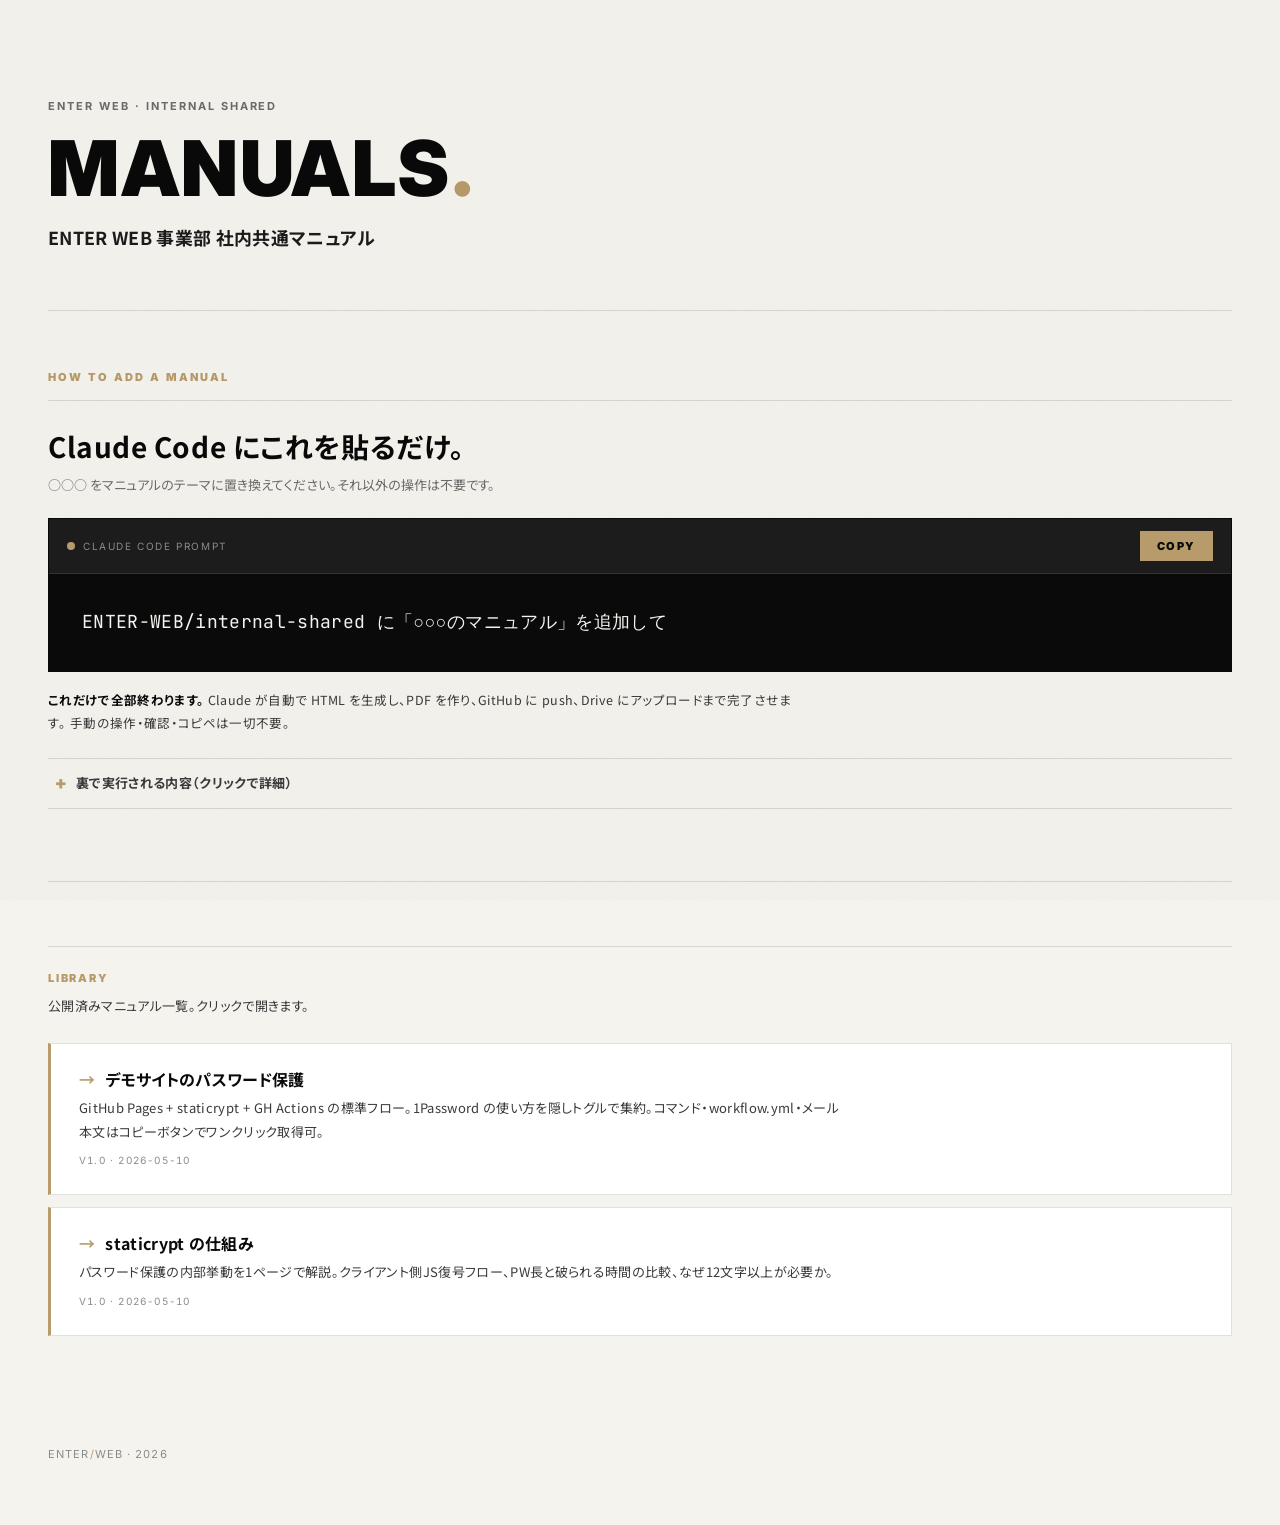
==== commit 4260ae8c: "feat(manual): staticryptの仕組み解説ページを追加 docs/staticrypt-mechanism.html: - TL;DR: 「すべてブラウザJSで完結」を最初に明示 -" ====
--- a/docs/index.html
+++ b/docs/index.html
@@ -338,6 +338,12 @@
   <a class="m-card" href="demo-password-protect.html">
     <h3 class="m-card__title"><span class="arrow">→</span>デモサイトのパスワード保護</h3>
     <p class="m-card__desc">GitHub Pages + staticrypt + GH Actions の標準フロー。1Password の使い方を隠しトグルで集約。コマンド・workflow.yml・メール本文はコピーボタンでワンクリック取得可。</p>
+    <div class="m-card__meta">v1.0 · 2026-05-10</div>
+  </a>
+
+  <a class="m-card" href="staticrypt-mechanism.html">
+    <h3 class="m-card__title"><span class="arrow">→</span>staticrypt の仕組み</h3>
+    <p class="m-card__desc">パスワード保護の内部挙動を1ページで解説。クライアント側JS復号フロー、PW長と破られる時間の比較、なぜ12文字以上が必要か。</p>
     <div class="m-card__meta">v1.0 · 2026-05-10</div>
   </a>
 </section>
